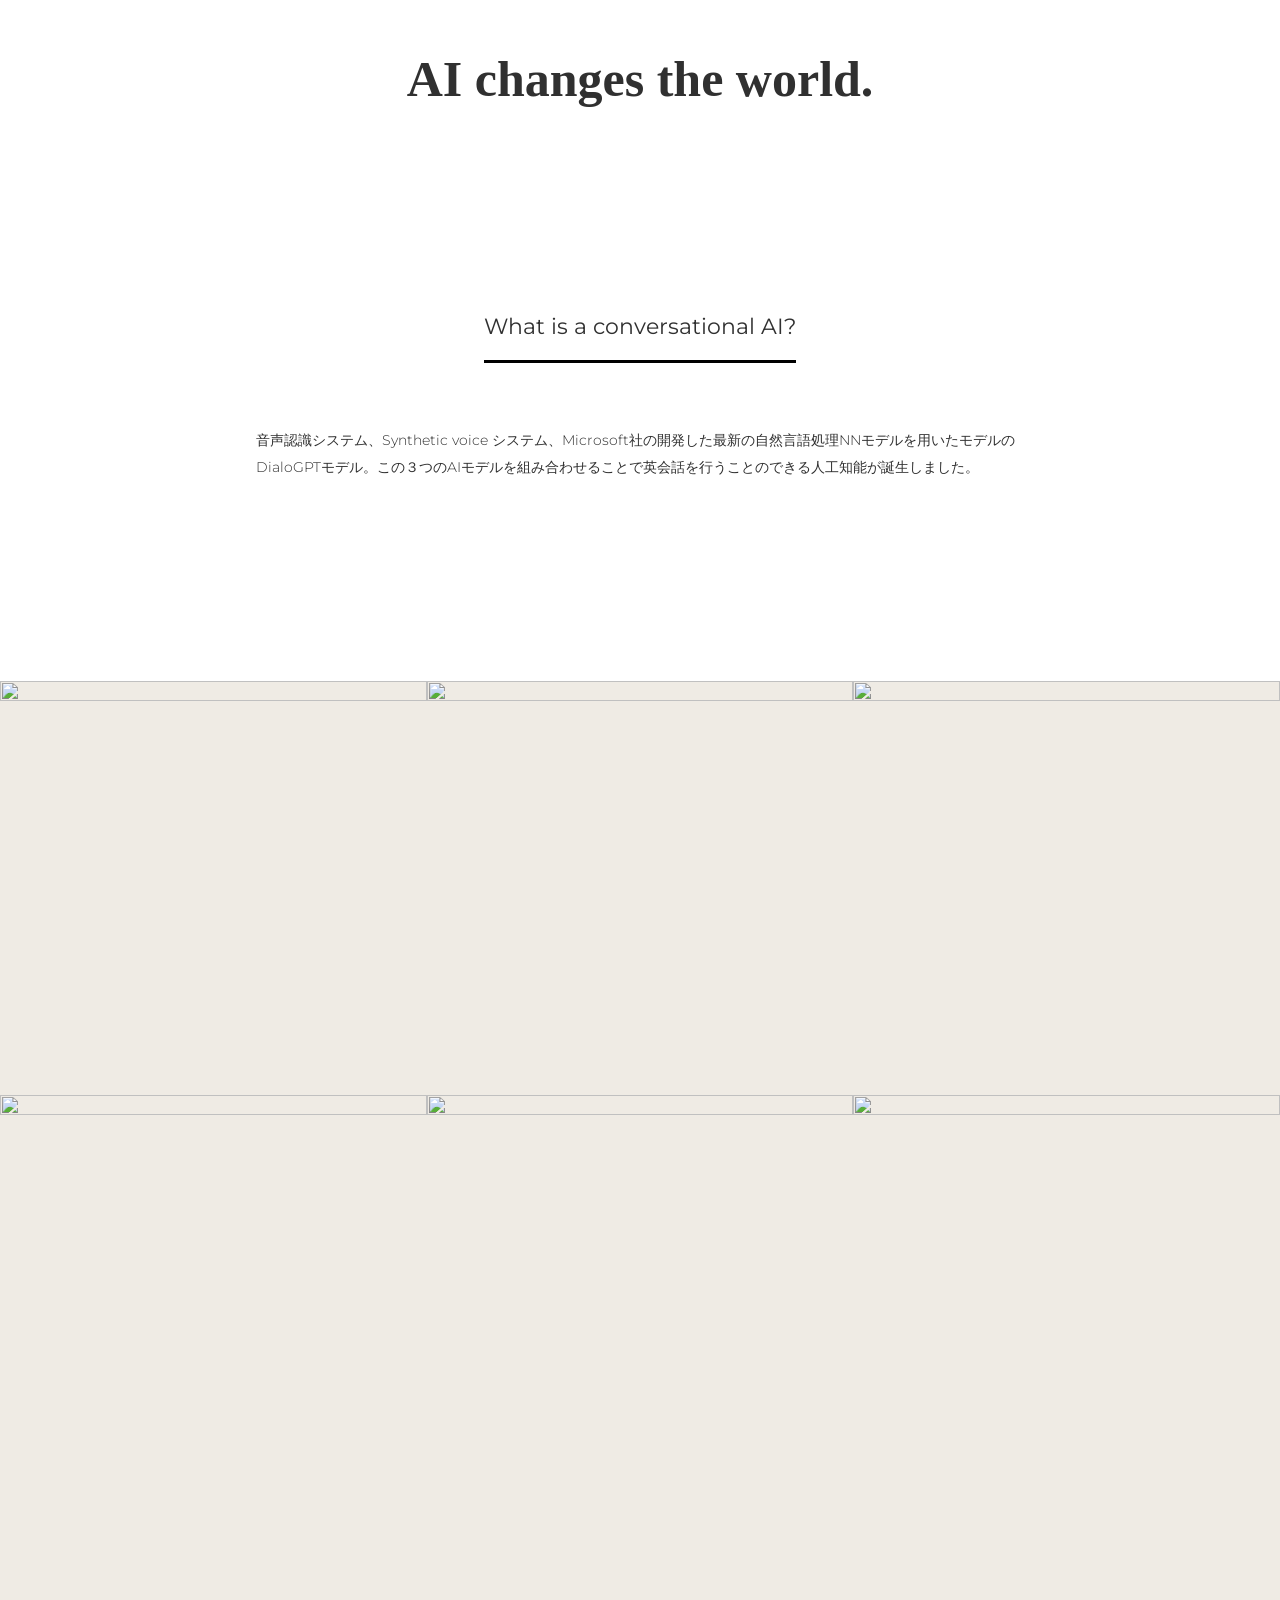
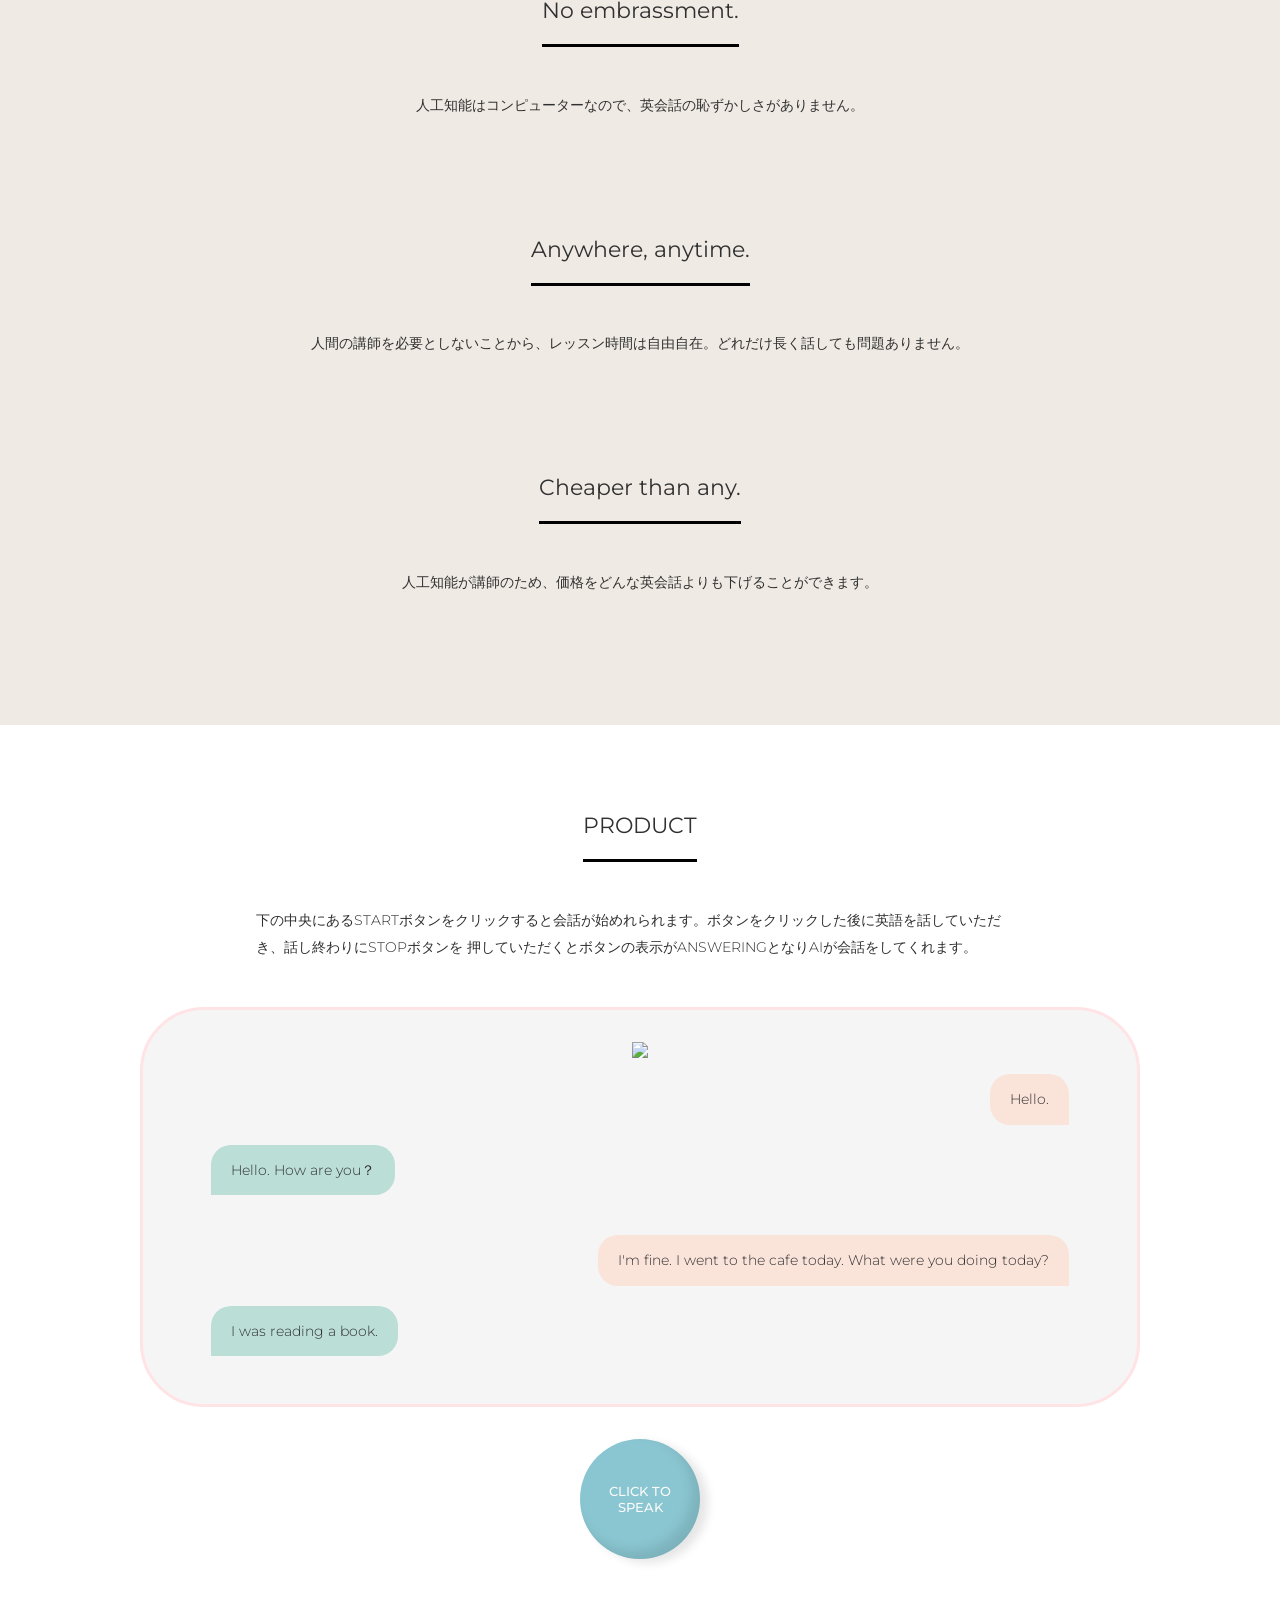
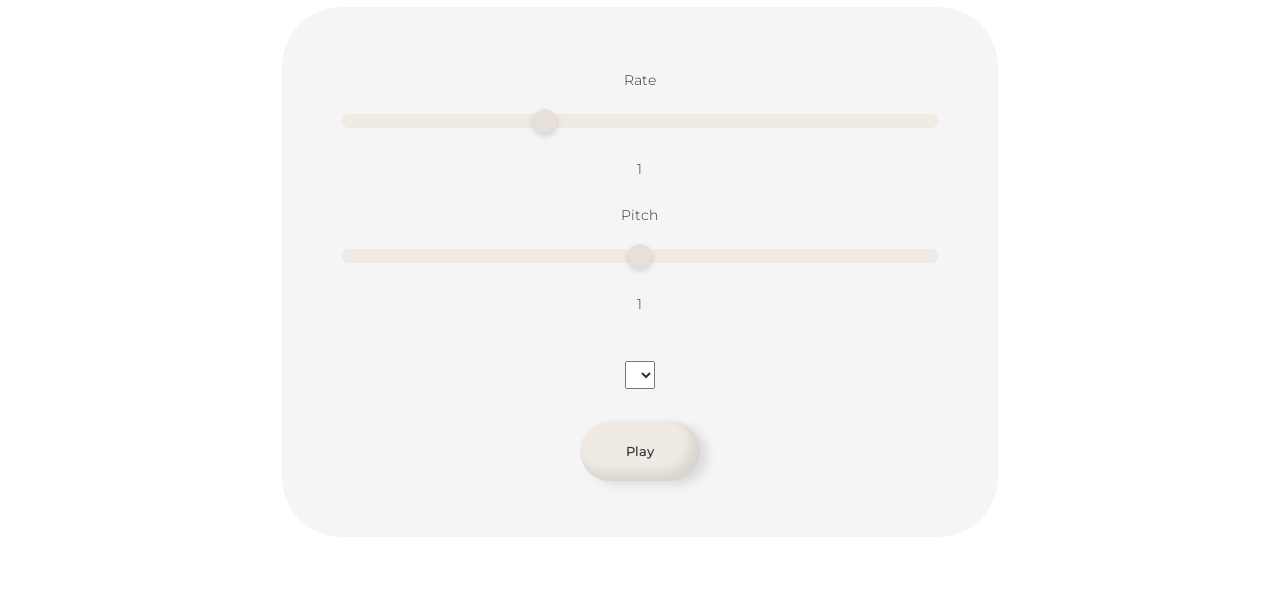
==== templates/index.html @ 8524eb1f "renderを変える" ====
<!DOCTYPE html>
<html lang="ja">
<head>
<script src="https://code.jquery.com/jquery-3.5.1.min.js"></script>
<script>
$(function () {
                $(".example4").click(function () {
                    $(this).toggleClass("click");
                });
            });

</script>
    <meta charset="UTF-8">
    <meta http-equiv="X-UA-Compatible" content="IE=edge, chrome=1">
    <meta name="viewport" content="width=device-width, initial-scale=1.0">
    <title>人工知能英会話</title>
    <link rel="stylesheet" href="/static/css/style.css">
    <link rel="preconnect" href="https://fonts.googleapis.com">
    <link rel="preconnect" href="https://fonts.gstatic.com" crossorigin>
    <link href="https://fonts.googleapis.com/css2?family=Montserrat:wght@400;500&display=swap" rel="stylesheet">
</head>
<body>
    
    <!--説明部分-->
        <div id="wrapper">
            
        <div id="content">
            <h1> AI changes the world.</h1>
            <p id="mainImg"><img src="images/mainImg.png" alt=""></p>
            <!-- MESSAGE -->
            <section id="sec01">
                <header>
                    <h2><span>What is a conversational AI?</span></h2>
                </header>
                <div class="innerS">
                    音声認識システム、Synthetic voice
                    システム、Microsoft社の開発した最新の自然言語処理NNモデルを用いたモデルのDialoGPTモデル。この３つのAIモデルを組み合わせることで英会話を行うことのできる人工知能が誕生しました。
                </div>
            </section>
            <!-- // MESSAGE -->
            <!-- GALLERY -->
            <section id="sec02">
                <header>
                    <h2><span>GALLERY</span></h2>
                </header>
                <ul id="gallery">
                    <li><img src="images/photo01.jpg" width="360" height="350" alt=""></li>
                    <li><img src="images/photo02.jpg" width="360" height="350" alt=""></li>
                    <li><img src="images/photo03.jpg" width="360" height="350" alt=""></li>
                    <li><img src="images/photo04.jpg" width="360" height="350" alt=""></li>
                    <li><img src="images/photo05.jpg" width="360" height="350" alt=""></li>
                    <li><img src="images/photo06.jpg" width="360" height="350" alt=""></li>
                </ul>
                <div class="sec02-content">
                    <h2><span>No embrassment.</span></h2>
                    <div class="inner">
                        人工知能はコンピューターなので、英会話の恥ずかしさがありません。
                    </div>

                    <h2><span>Anywhere, anytime.</span></h2>
                    <div class="inner">
                        人間の講師を必要としないことから、レッスン時間は自由自在。どれだけ長く話しても問題ありません。
                    </div>
                    
                    <h2><span>Cheaper than any.</span></h2>
                    <div class="inner">
                        人工知能が講師のため、価格をどんな英会話よりも下げることができます。
                    </div>
                </div>
            </section>
            
            
        </div>
    </div>

    <!--英会話AI部分-->
    <section id="sec03">
    <header>
        <h2><span>PRODUCT</span></h2>
    </header>
    <div class="innerS">
        下の中央にあるSTARTボタンをクリックすると会話が始めれられます。ボタンをクリックした後に英語を話していただき、話し終わりにSTOPボタンを
        押していただくとボタンの表示がANSWERINGとなりAIが会話をしてくれます。
    </div>
    <div class="all">
        <div>
            <img src="images/person.gif" id="person">
        </div>
        <div class="test">
            <div class="all-content" id="english-chat">
                <!--pタグクラス指定したものの左右分けをする-->
                <p class="chat1" id="human">
                    Hello.
                </p>
                <p class="chat2" id="AI">Hello. How are you？</p>
                <p class="chat3" id="human">
                    I'm fine. I went to the cafe today. What were you doing today?
                </p>
                <p class="chat4" id="AI">I was reading a book.</p>
            </div>
        </div>
        
        <p>
            <button type="button" value="START &#13;&#10;SPEAKING" class="example4" onclick="fuga();" id="button">
                CLICK TO<br>SPEAK
            </button>
        </p>
    </div>
    <form>
        <div>
            <label for="rate">Rate</label><input type="range" min="0.5" max="2" value="1" step="0.1" id="rate">
            <div class="rate-value">1</div>
            <div class="clearfix"></div>
        </div>
        <div>
            <label for="pitch">Pitch</label><input type="range" min="0" max="2" value="1" step="0.1" id="pitch">
            <div class="pitch-value">1</div>
            <div class="clearfix"></div>
        </div>
        <select>
        </select>
        <div class="controls">
            <button id="play" type="submit">Play</button>
        </div>
        </form>

</section>
<script src="/static/js/index.js"> </script>
</body>
</html>
---- static/css/style.css ----
* {
	padding: 0;
	margin: 0;
	box-sizing: border-box;
	font-family: 'Montserrat', sans-serif;
	color: #303030;
}

/*説明部分*/
@import url(http://fonts.googleapis.com/earlyaccess/notosansjp.css);

/* reset */
body,div,dl,dt,dd,ul,ol,li,h1,h2,h3,h4,h5,h6,pre,form,fieldset,input,textarea,p,blockquote,th,td{margin:0;padding:0;}
address,caption,cite,code,dfn,em,strong,th,var{font-style:normal;}
ul{list-style:none;}
table{border-collapse:collapse;border-spacing:0;}
caption,th{text-align:left;}
q:before,q:after{content:'';}
object,embed{vertical-align:top;}
legend{display:none;}
h1,h2,h3,h4,h5,h6{font-size:100%;}
img,abbr,acronym,fieldset{border:0;}

body{
font: 14px/1.9 'Noto Sans JP', Arial, Verdana, 游ゴシック, YuGothic,'ヒラギノ角ゴ ProN W3', 'Hiragino Kaku Gothic ProN', メイリオ, Meiryo,sans-serif;
font-weight: 300;
-webkit-text-size-adjust:100%;
overflow-x: hidden;
color: #000;
background: #fff;
}

a{
color: #0066ff;
text-decoration: none;
}

a:hover, .active{
text-decoration: underline;
}

a:active, a:focus,input:active, input:focus{outline:0;}


/* ヘッダー
------------------------------------------------------------*/
#mainnav a{
color: #000;
font-family: 'Modern Antiqua', 'Noto Sans JP',serif;
}


/* フッター
------------------------------------------------------------*/
#footer{
clear: both;
padding: 40px 10px 40px 0;
text-align: center;
font-size: 12px;
}

/*top*/
#mainImg img{
width: 100%;
}


/* 共通
------------------------------------------------------------*/
h1{
width: 60%;
margin: 32px auto;
font-size: 50px;
font-weight:bold;
text-align: center;
}

h1, h2{
font-family: 'Times New Roman', 'odern Antiqua', 'Noto Sans JP',serif;
}

img{
max-width: 100%;
height: auto;
}

section{
clear: both;
}

section h2{
width: 60%;
margin: 40px auto;
margin-bottom:80px;
font-size: 22px;
font-weight:normal;
text-align: center;
}

section h2 span {
padding-bottom: 20px;
border-bottom: 3px solid #000;
}

.inner{
width: 80%;
margin: 0 auto;
padding-bottom: 50px;
}

#sec01{
margin: 120px 0;
}

#sec03 .inner, #sec04 .inner{
border-bottom: 1px solid #a0a0a0;
}

.innerS{
width: 60%;
margin: 0 auto;
padding-bottom: 80px;
}


/* SEC02 Gallery
------------------------------------------------------------*/
#sec02 h2{
width: 60%;
margin: 60px auto;
font-size: 22px;
font-weight:normal;
}

#sec02 h2 span {	
border-bottom: 3px solid #000;
}

#sec02 .inner{
text-align: center;
}

#sec02{
padding: 0 !important;
background: #efebe4;
}

#sec02 header{
display: none;
}

#gallery{
overflow: hidden;
}

#gallery li{
float: left;
width: calc(100%/3);
line-height: 0;
}
#gallery li.full{
width: 100%;
}


#gallery img{
display: block;
width: 100%;
height: auto;
}

.sec02-content{
margin: 80px auto;
padding-bottom: 80px;
}


/* SEC03 BRAND
------------------------------------------------------------*/
.col4 .img{
margin: 0 auto;
}

#sec03{
text-align: center;
}

#sec03 h2{
width: 60%;
margin: 60px auto;
text-align: center;
font-size: 22px;
font-weight:normal;
}

#sec03 h2 span {	
border-bottom: 3px solid #000;
}

#sec03 .innerS{
text-align: left;
}

/*英会話AIの部分*/

.all{
text-align: center;
}

div img{
position: relative;
top: 0px;
width: 14%;
}

.test{
width: 1000px;
height: 400px;
background: #f5f5f5;
margin: -60px auto;
margin-bottom: 32px;
padding: 24px 12px;
border-radius: 64px;
border: 3px solid #ffe3e5;
}

#english-chat{
display: flex;
flex-flow: column;
justify-content: space-between;
}

#AI{
float: left;
background-color: #bbded6;
padding: 12px 20px;
margin: 20px 0 0 56px;
text-align: left;
border-radius: 20px 20px 20px 0;
margin-right: auto;
}

#human{
float: right;
background-color: #fae3d9;
padding: 12px 20px;
margin: 40px 56px 0 40px;
text-align: right;
border-radius: 20px 20px 0 20px;
margin-left: auto;
}

/*
#english-chat p{
width: fit-content;
background-color: #bbded6;
margin: 20px 0 0 56px;
padding: 12px 20px;
text-align: left;
border-radius: 20px 20px 20px 0;
}

#english-chat p:nth-child(odd){
width: fit-content;
flex-direction: row-reverse;
background-color: #fae3d9;
margin: 40px 56px 0 40px;
padding: 12px 20px;
text-align: right;
border-radius: 20px 20px 0 20px;
margin-left: auto;
}

*/

.example4{
font-weight: 500;
margin-bottom: 24px;
width: 120px;
height: 120px;
background: #8ac6d1;
color: #fbfbfb;
padding: 10px;
box-sizing: border-box;
text-align: center;
text-decoration: none;
border-radius: 60px;
cursor: pointer;
border: none;
box-shadow: 8px 4px 10px rgb(0, 0, 0,0.1),
-8px -8px 12px rgba(0,0,0,0.1) inset;
}

.example4.click{
background: #ffb6b9;
color: #fbfbfb;
box-shadow: 8px 4px 10px rgb(0, 0, 0,0.1),
8px 8px 12px rgba(0,0,0,0.1) inset;
}

form{
width: 56%;
background: #f5f5f5;
margin: 60px auto;
margin-top: 24px;
padding: 60px;
padding-bottom: 56px;
text-align: center;
border-radius: 60px;
}

form div input[type="range"]{
-webkit-appearance: none; /* 🚩これ無しだとスタイルがほぼ全く反映されないので注意 */
appearance: none;
cursor: pointer; /* カーソルを分かりやすく */
outline: none; /* スライダーのアウトラインは見た目がキツイので消す */
height: 14px; /* バーの高さ */
width: 100%; /* バーの幅 */
background: #efebe4; /* バーの背景色 */
border-radius: 10px; /* バーの両端の丸み */
border: solid 0px #efebe4; /* バー周囲の線 */
margin: 20px auto;
}

/* WebKit向けのつまみ */
form div input[type="range"]::-webkit-slider-thumb {
-webkit-appearance: none; /*  🚩デフォルトのつまみのスタイルを解除 */
background: #e6e0d8; /* 背景色 */
width: 24px; /* 幅 */
height: 24px; /* 高さ */
border-radius: 50%; /* 円形に */
box-shadow: 0px 3px 6px 0px rgba(0, 0, 0, 0.15); /* 影 */
}

/* Moz向けのつまみ */
form div input[type="range"]::-moz-range-thumb {
background: #e6e0d8; /* 背景色 */
width: 24px; /* 幅 */
height: 24px; /* 高さ */
border-radius: 50%; /* 円形に */
box-shadow: 0px 3px 6px 0px rgba(0, 0, 0, 0.15); /* 影 */
border: none; /* デフォルトの線を消す */
}

/* Firefoxで点線が周りに表示されてしまう問題の解消 */
form div input[type="range"]::-moz-focus-outer {
border: 0;
}

/* つまみをドラッグしているときのスタイル */
form div input[type="range"]:active::-webkit-slider-thumb {
box-shadow: 0px 5px 10px -2px rgba(0, 0, 0, 0.3);
}

.rate-value{
margin: 8px auto;
margin-bottom: 20px;
}

.pitch-value{
margin: 8px auto;
margin-bottom: 20px;
}

select{
margin-top: 24px;
padding: 4px;
}

.controls{
margin: 32px auto;
margin-bottom: 0;

}

#play{
font-weight: 500;
width: 120px;
height: 60px;
background: #efebe4;
color: #303030;
padding: 8px;
box-sizing: border-box;
text-align: center;
text-decoration: none;
border-radius: 60px;
cursor: pointer;
border: none;
box-shadow: 8px 4px 10px rgb(0, 0, 0,0.1),
-8px -8px 12px rgba(0,0,0,0.1) inset;
}

#play:hover{
background: #e6e0d8;
}
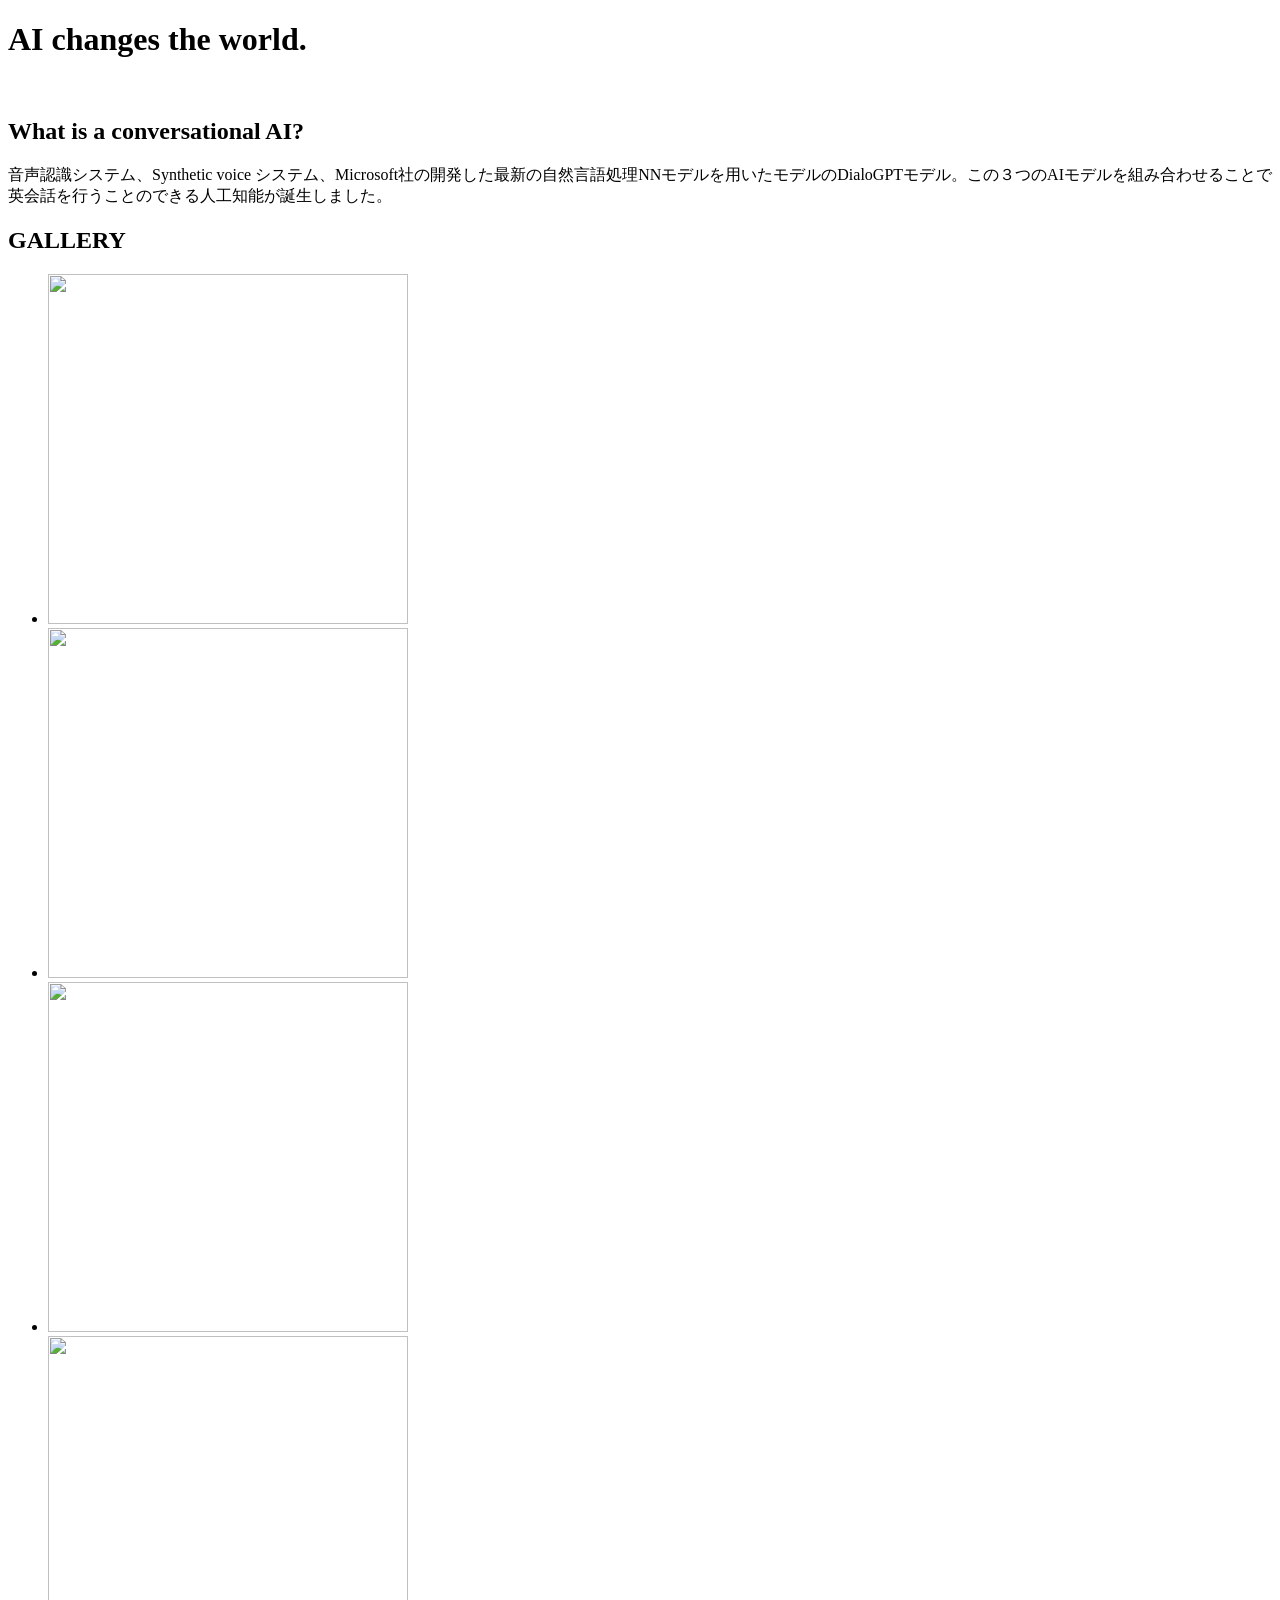
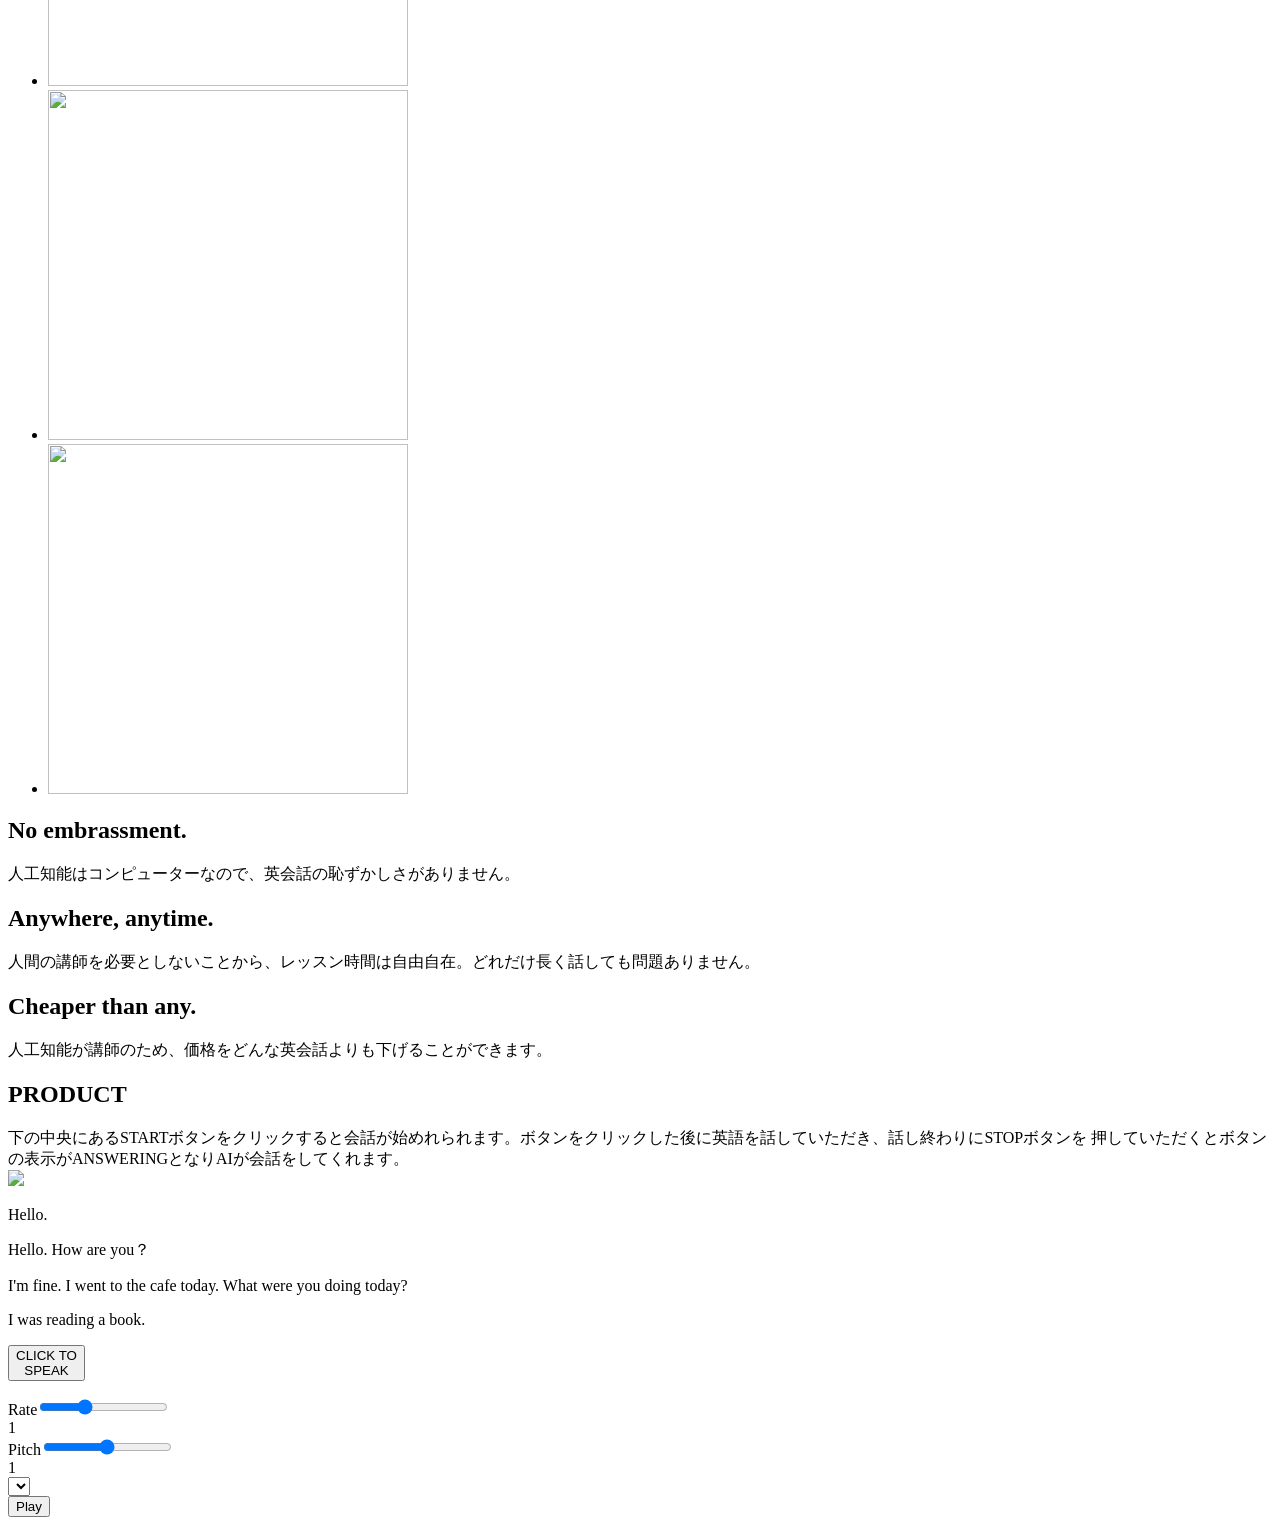
==== commit 3e3c316a: "fix path" ====
--- a/templates/index.html
+++ b/templates/index.html
@@ -14,7 +14,7 @@
     <meta http-equiv="X-UA-Compatible" content="IE=edge, chrome=1">
     <meta name="viewport" content="width=device-width, initial-scale=1.0">
     <title>人工知能英会話</title>
-    <link rel="stylesheet" href="/static/css/style.css">
+    <link rel="stylesheet" href="static/css/style.css">
     <link rel="preconnect" href="https://fonts.googleapis.com">
     <link rel="preconnect" href="https://fonts.gstatic.com" crossorigin>
     <link href="https://fonts.googleapis.com/css2?family=Montserrat:wght@400;500&display=swap" rel="stylesheet">
@@ -26,7 +26,7 @@
             
         <div id="content">
             <h1> AI changes the world.</h1>
-            <p id="mainImg"><img src="images/mainImg.png" alt=""></p>
+            <p id="mainImg"><img src="static/images/mainImg.png" alt=""></p>
             <!-- MESSAGE -->
             <section id="sec01">
                 <header>
@@ -44,12 +44,12 @@
                     <h2><span>GALLERY</span></h2>
                 </header>
                 <ul id="gallery">
-                    <li><img src="images/photo01.jpg" width="360" height="350" alt=""></li>
-                    <li><img src="images/photo02.jpg" width="360" height="350" alt=""></li>
-                    <li><img src="images/photo03.jpg" width="360" height="350" alt=""></li>
-                    <li><img src="images/photo04.jpg" width="360" height="350" alt=""></li>
-                    <li><img src="images/photo05.jpg" width="360" height="350" alt=""></li>
-                    <li><img src="images/photo06.jpg" width="360" height="350" alt=""></li>
+                    <li><img src="static/images/photo01.jpg" width="360" height="350" alt=""></li>
+                    <li><img src="static/images/photo02.jpg" width="360" height="350" alt=""></li>
+                    <li><img src="static/images/photo03.jpg" width="360" height="350" alt=""></li>
+                    <li><img src="static/images/photo04.jpg" width="360" height="350" alt=""></li>
+                    <li><img src="static/images/photo05.jpg" width="360" height="350" alt=""></li>
+                    <li><img src="static/images/photo06.jpg" width="360" height="350" alt=""></li>
                 </ul>
                 <div class="sec02-content">
                     <h2><span>No embrassment.</span></h2>
@@ -84,7 +84,7 @@
     </div>
     <div class="all">
         <div>
-            <img src="images/person.gif" id="person">
+            <img src="static/images/person.gif" id="person">
         </div>
         <div class="test">
             <div class="all-content" id="english-chat">
@@ -125,6 +125,6 @@
         </form>
 
 </section>
-<script src="/static/js/index.js"> </script>
+<script src="static/js/index.js"> </script>
 </body>
 </html>
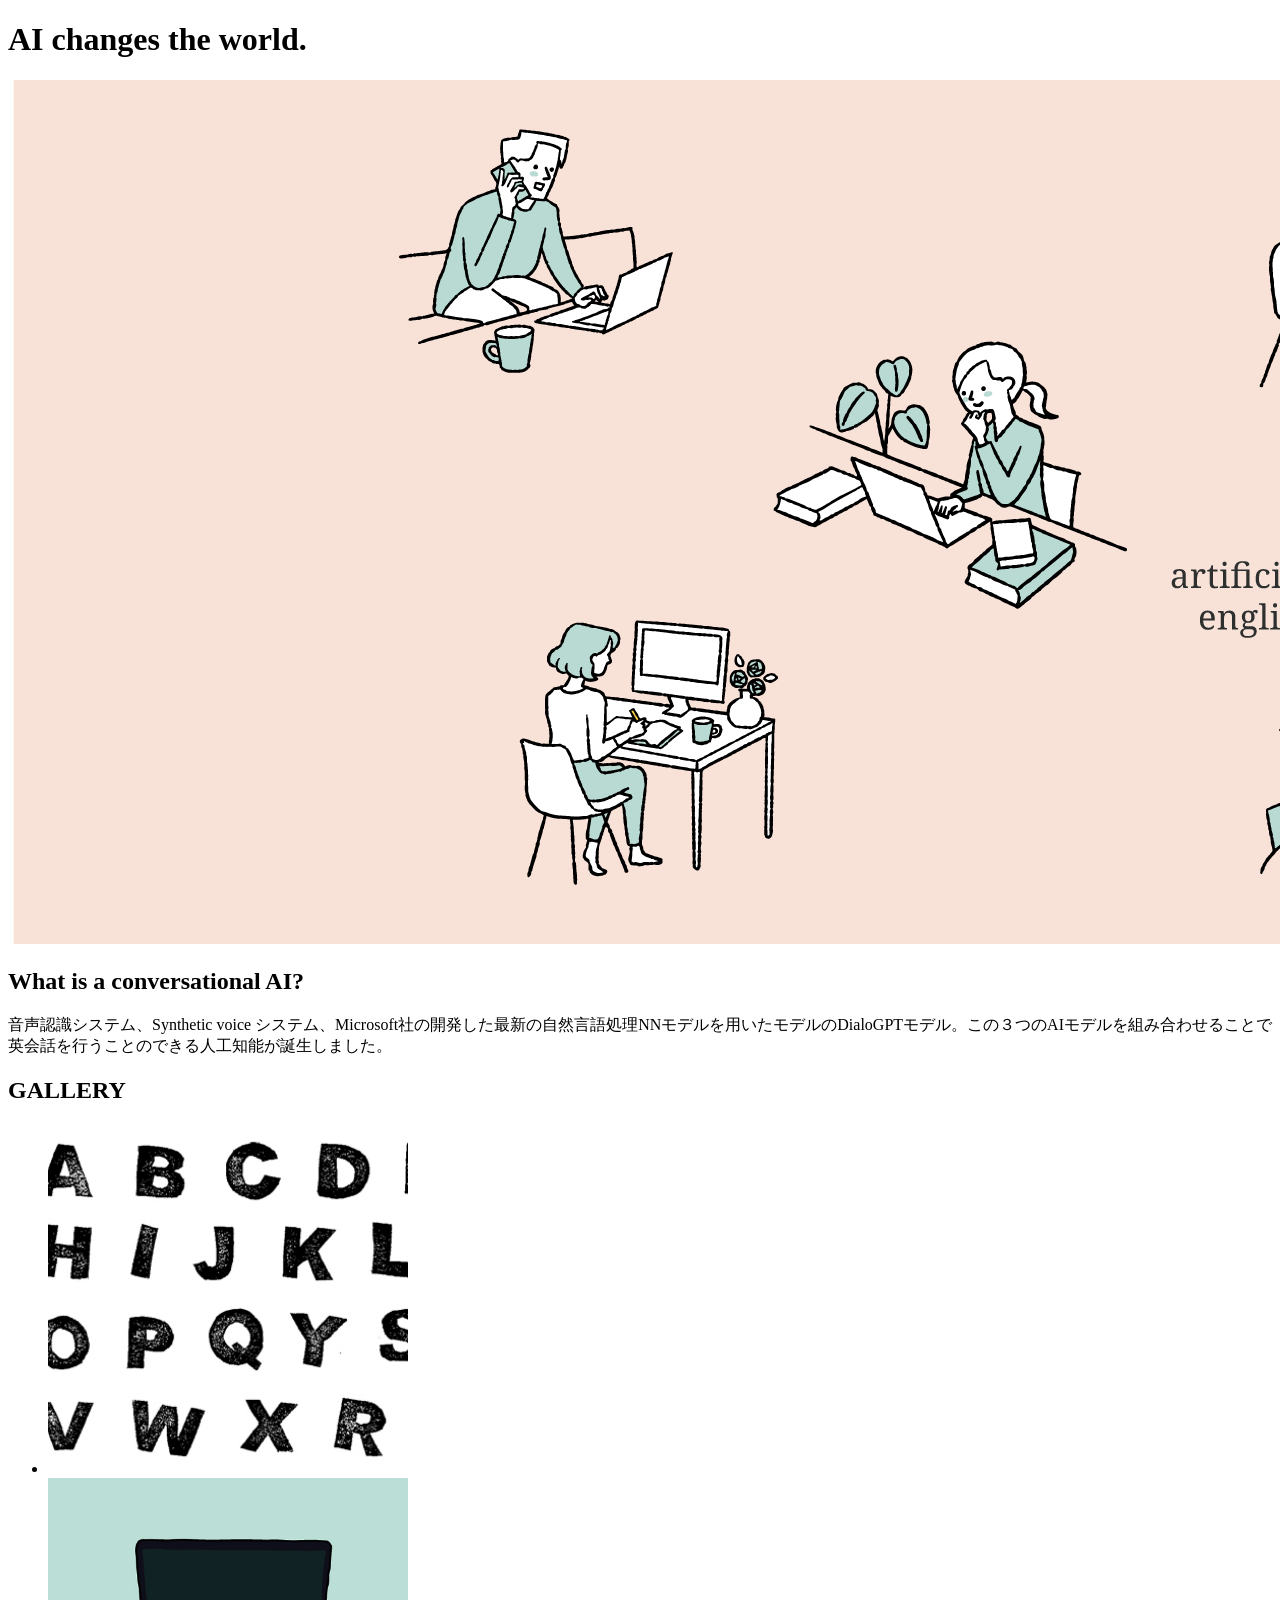
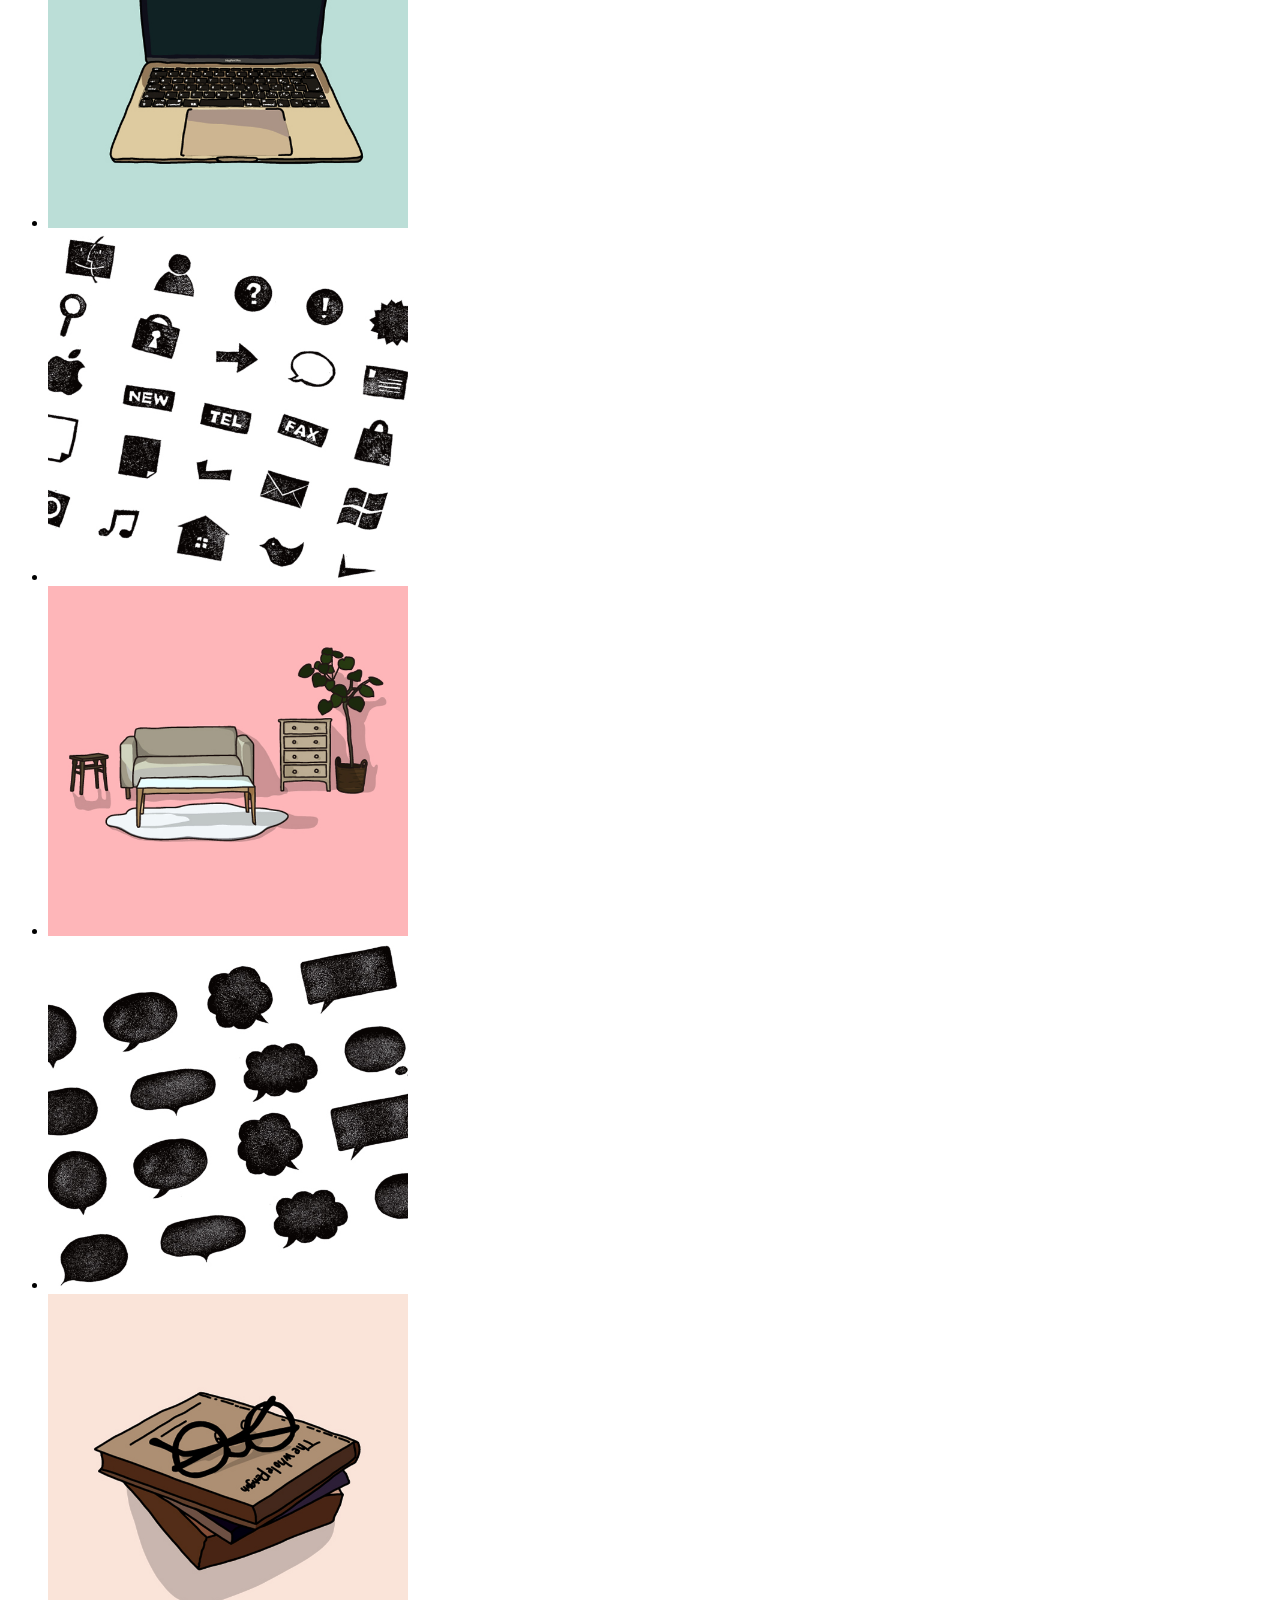
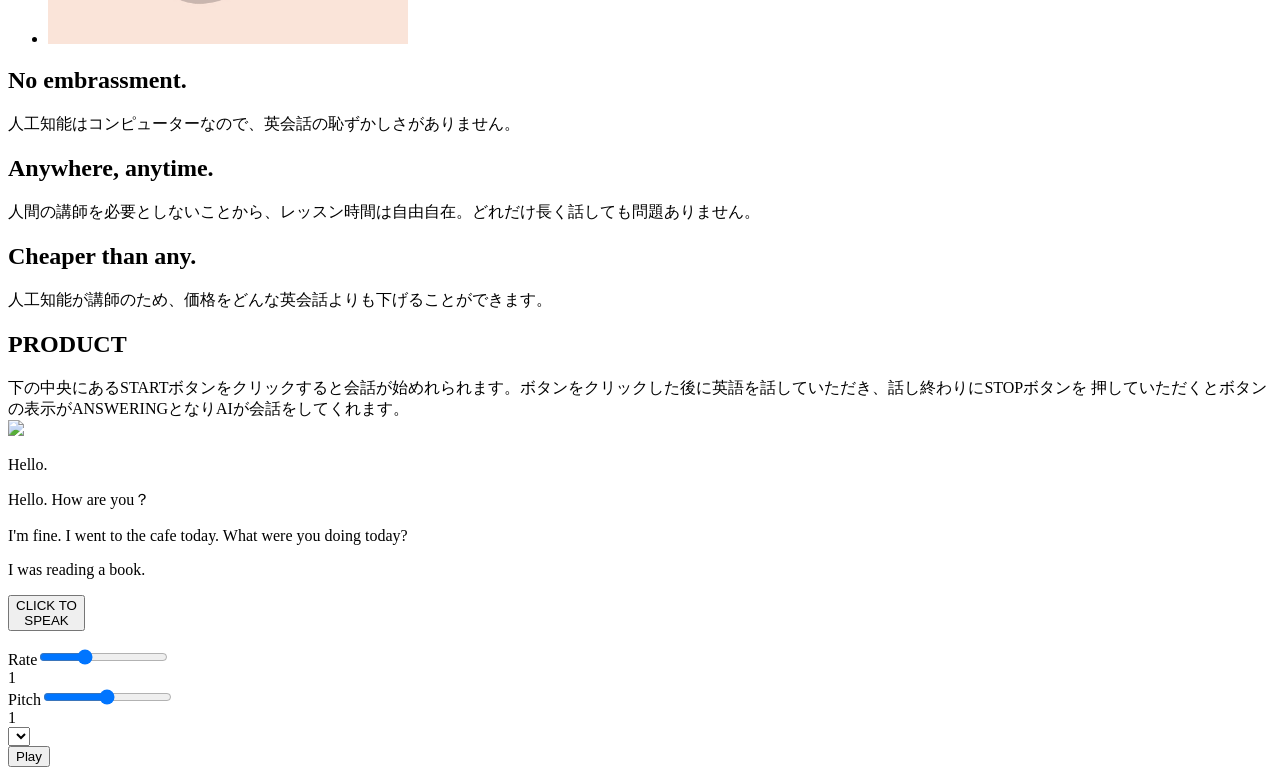
==== commit a785540e: "update image path" ====
--- a/templates/index.html
+++ b/templates/index.html
@@ -26,7 +26,7 @@
             
         <div id="content">
             <h1> AI changes the world.</h1>
-            <p id="mainImg"><img src="static/images/mainImg.png" alt=""></p>
+            <p id="mainImg"><img src="../static/images/mainImg.png" alt=""></p>
             <!-- MESSAGE -->
             <section id="sec01">
                 <header>
@@ -44,12 +44,12 @@
                     <h2><span>GALLERY</span></h2>
                 </header>
                 <ul id="gallery">
-                    <li><img src="static/images/photo01.jpg" width="360" height="350" alt=""></li>
-                    <li><img src="static/images/photo02.jpg" width="360" height="350" alt=""></li>
-                    <li><img src="static/images/photo03.jpg" width="360" height="350" alt=""></li>
-                    <li><img src="static/images/photo04.jpg" width="360" height="350" alt=""></li>
-                    <li><img src="static/images/photo05.jpg" width="360" height="350" alt=""></li>
-                    <li><img src="static/images/photo06.jpg" width="360" height="350" alt=""></li>
+                    <li><img src="../static/images/photo01.jpg" width="360" height="350" alt=""></li>
+                    <li><img src="../static/images/photo02.jpg" width="360" height="350" alt=""></li>
+                    <li><img src="../static/images/photo03.jpg" width="360" height="350" alt=""></li>
+                    <li><img src="../static/images/photo04.jpg" width="360" height="350" alt=""></li>
+                    <li><img src="../static/images/photo05.jpg" width="360" height="350" alt=""></li>
+                    <li><img src="../static/images/photo06.jpg" width="360" height="350" alt=""></li>
                 </ul>
                 <div class="sec02-content">
                     <h2><span>No embrassment.</span></h2>
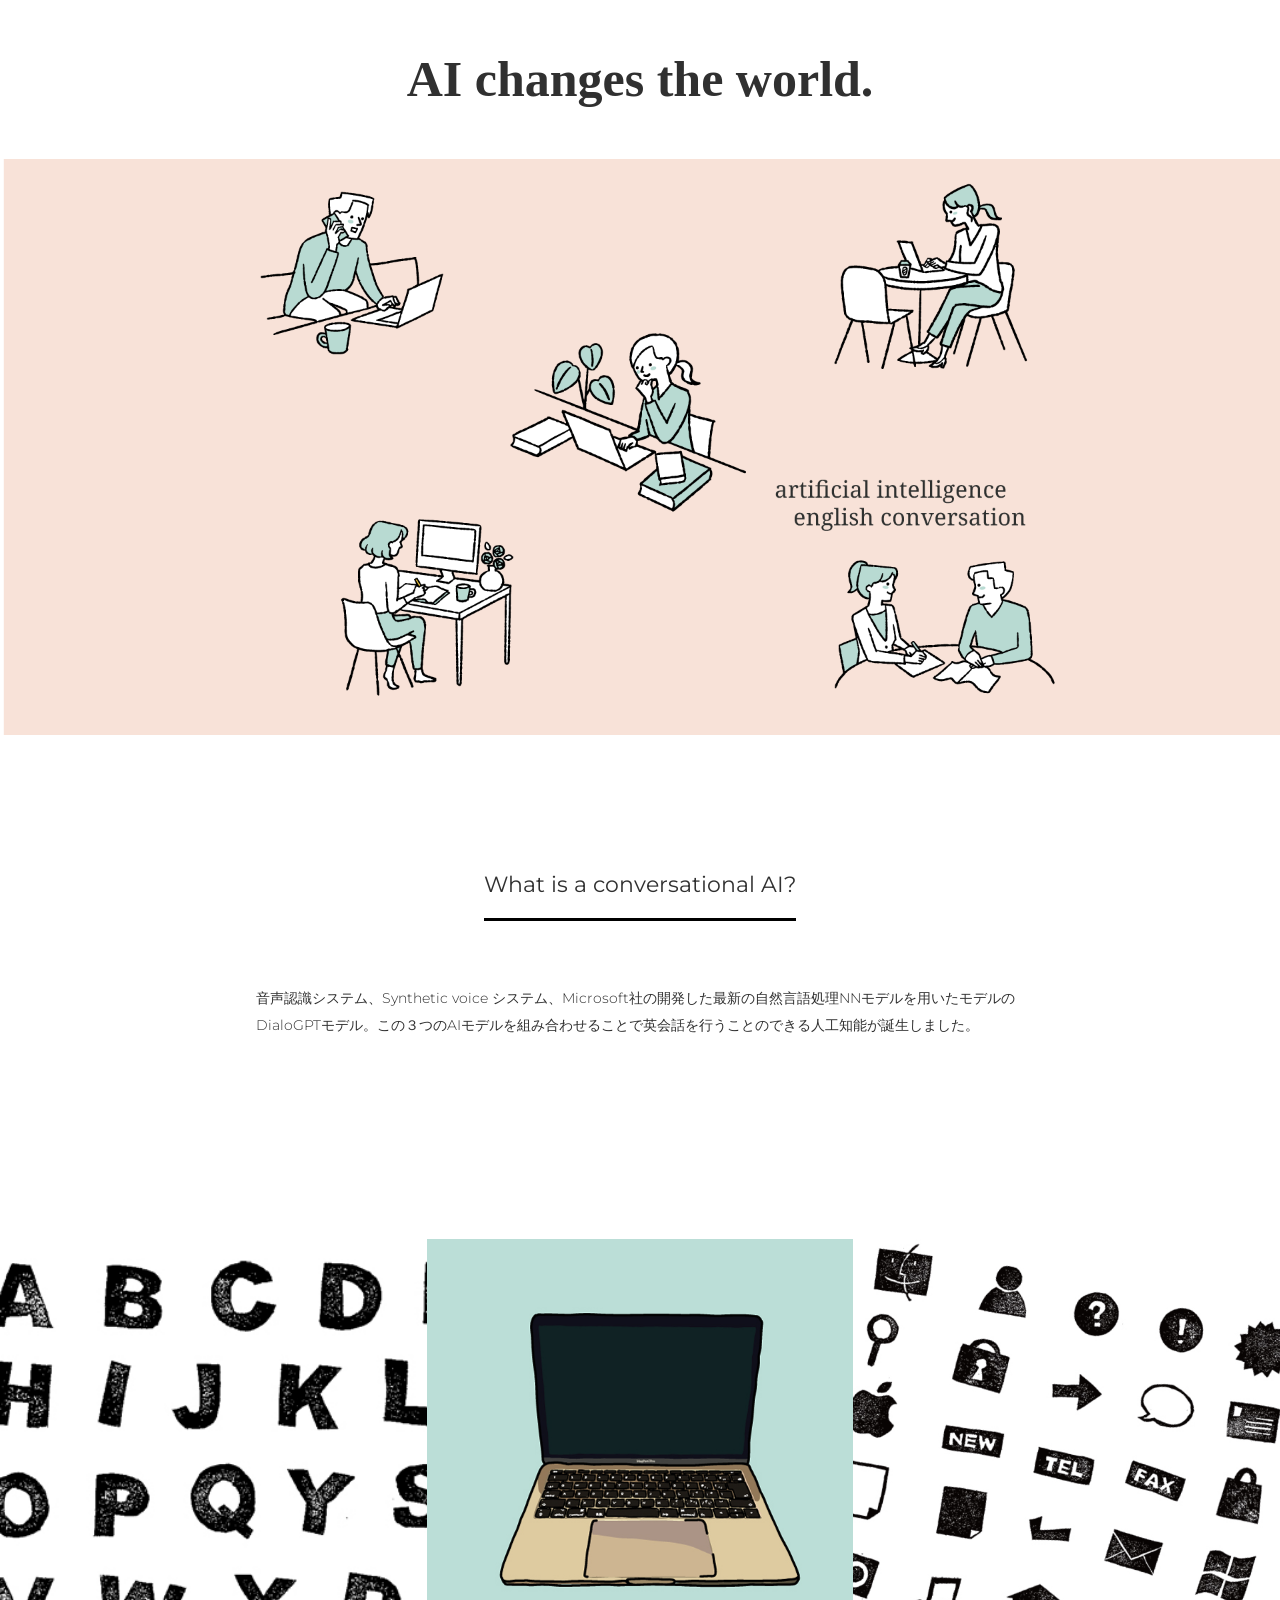
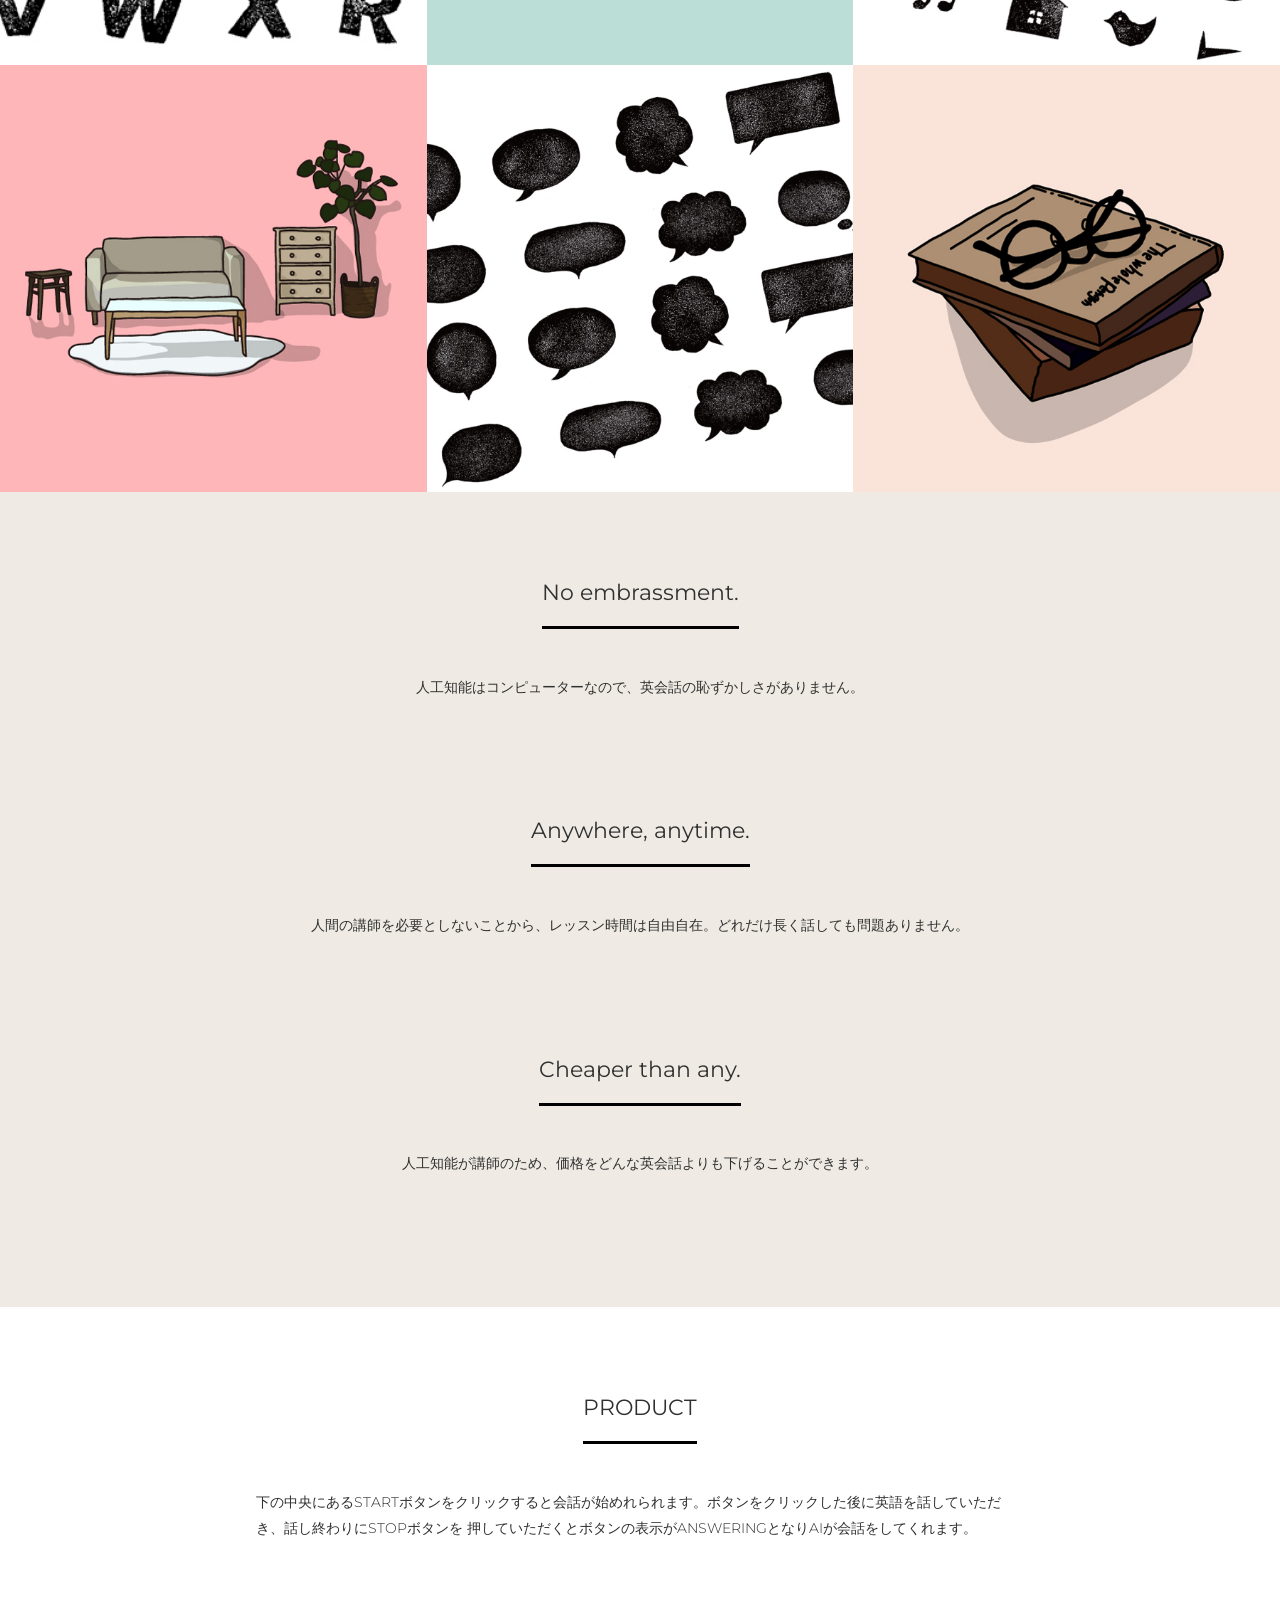
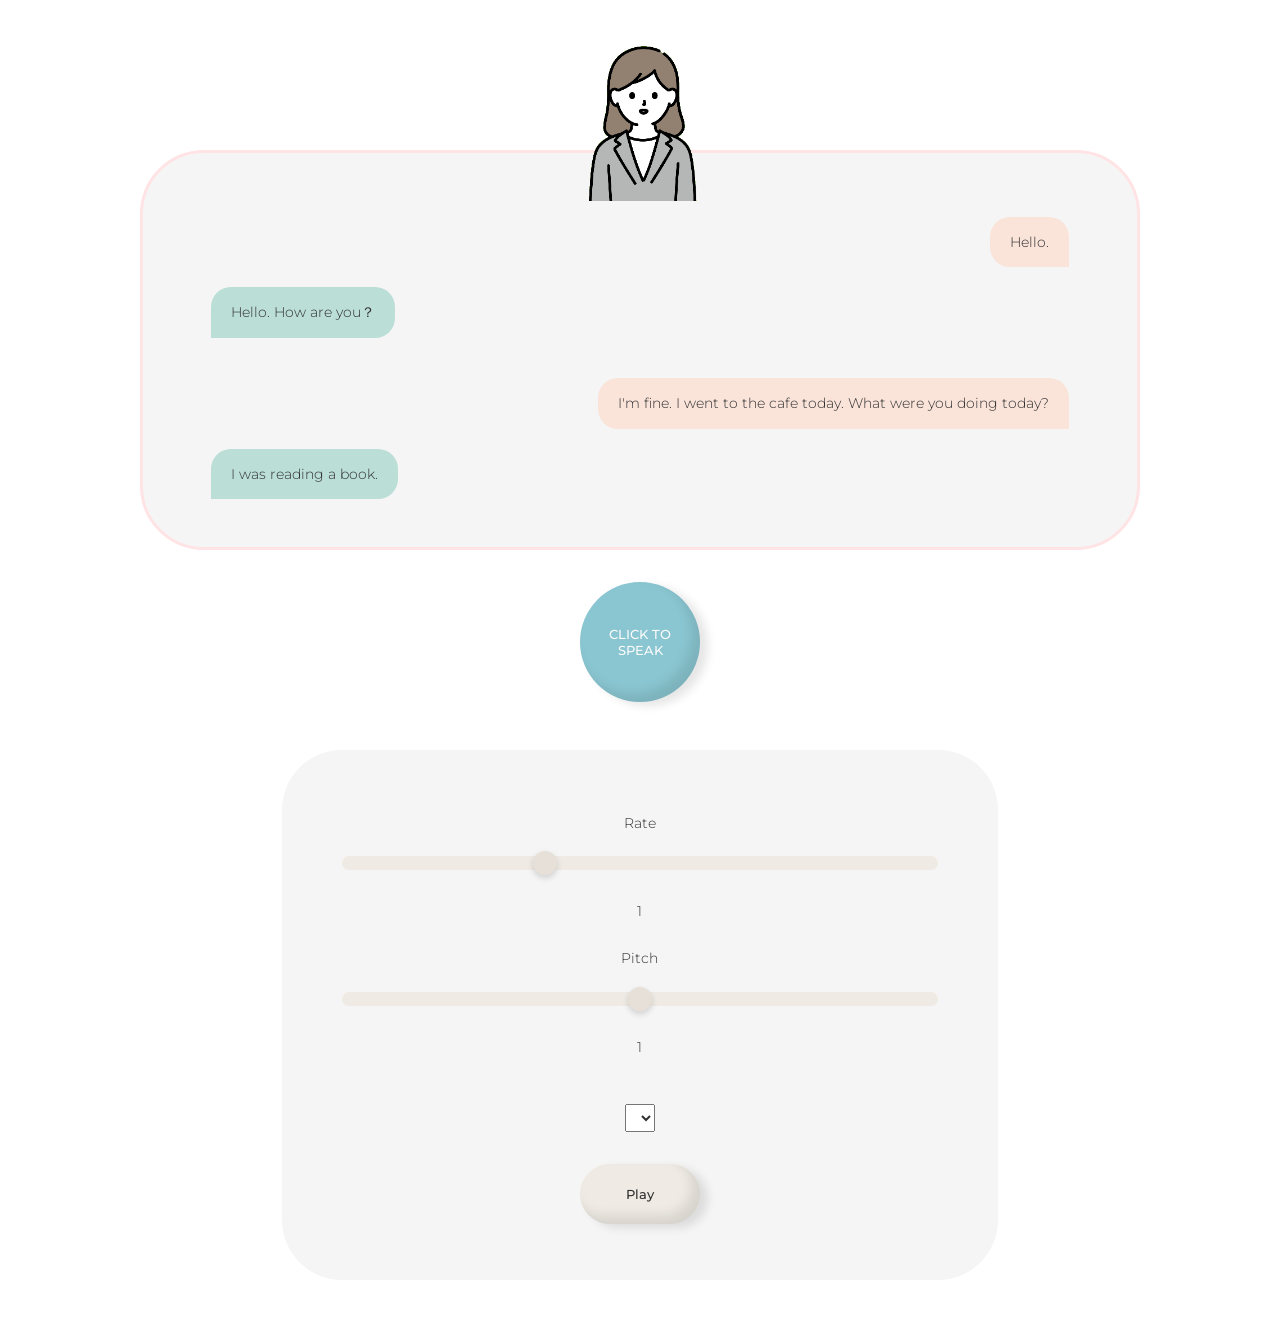
==== commit 5c476934: "change path" ====
--- a/templates/index.html
+++ b/templates/index.html
@@ -14,13 +14,12 @@
     <meta http-equiv="X-UA-Compatible" content="IE=edge, chrome=1">
     <meta name="viewport" content="width=device-width, initial-scale=1.0">
     <title>人工知能英会話</title>
-    <link rel="stylesheet" href="static/css/style.css">
+    <link rel="stylesheet" href="../static/css/style.css">
     <link rel="preconnect" href="https://fonts.googleapis.com">
     <link rel="preconnect" href="https://fonts.gstatic.com" crossorigin>
     <link href="https://fonts.googleapis.com/css2?family=Montserrat:wght@400;500&display=swap" rel="stylesheet">
 </head>
 <body>
-    
     <!--説明部分-->
         <div id="wrapper">
             
@@ -68,8 +67,6 @@
                     </div>
                 </div>
             </section>
-            
-            
         </div>
     </div>
 
@@ -84,7 +81,7 @@
     </div>
     <div class="all">
         <div>
-            <img src="static/images/person.gif" id="person">
+            <img src="../static/images/person.gif" id="person">
         </div>
         <div class="test">
             <div class="all-content" id="english-chat">
@@ -125,6 +122,6 @@
         </form>
 
 </section>
-<script src="static/js/index.js"> </script>
+<script src="../static/js/index.js"> </script>
 </body>
-</html>
+</html>
--- a/static/css/style.css
+++ b/static/css/style.css
@@ -0,0 +1,395 @@
+* {
+	padding: 0;
+	margin: 0;
+	box-sizing: border-box;
+	font-family: 'Montserrat', sans-serif;
+	color: #303030;
+}
+
+/*説明部分*/
+@import url(http://fonts.googleapis.com/earlyaccess/notosansjp.css);
+
+/* reset */
+body,div,dl,dt,dd,ul,ol,li,h1,h2,h3,h4,h5,h6,pre,form,fieldset,input,textarea,p,blockquote,th,td{margin:0;padding:0;}
+address,caption,cite,code,dfn,em,strong,th,var{font-style:normal;}
+ul{list-style:none;}
+table{border-collapse:collapse;border-spacing:0;}
+caption,th{text-align:left;}
+q:before,q:after{content:'';}
+object,embed{vertical-align:top;}
+legend{display:none;}
+h1,h2,h3,h4,h5,h6{font-size:100%;}
+img,abbr,acronym,fieldset{border:0;}
+
+body{
+font: 14px/1.9 'Noto Sans JP', Arial, Verdana, 游ゴシック, YuGothic,'ヒラギノ角ゴ ProN W3', 'Hiragino Kaku Gothic ProN', メイリオ, Meiryo,sans-serif;
+font-weight: 300;
+-webkit-text-size-adjust:100%;
+overflow-x: hidden;
+color: #000;
+background: #fff;
+}
+
+a{
+color: #0066ff;
+text-decoration: none;
+}
+
+a:hover, .active{
+text-decoration: underline;
+}
+
+a:active, a:focus,input:active, input:focus{outline:0;}
+
+
+/* ヘッダー
+------------------------------------------------------------*/
+#mainnav a{
+color: #000;
+font-family: 'Modern Antiqua', 'Noto Sans JP',serif;
+}
+
+
+/* フッター
+------------------------------------------------------------*/
+#footer{
+clear: both;
+padding: 40px 10px 40px 0;
+text-align: center;
+font-size: 12px;
+}
+
+/*top*/
+#mainImg img{
+width: 100%;
+}
+
+
+/* 共通
+------------------------------------------------------------*/
+h1{
+width: 60%;
+margin: 32px auto;
+font-size: 50px;
+font-weight:bold;
+text-align: center;
+}
+
+h1, h2{
+font-family: 'Times New Roman', 'odern Antiqua', 'Noto Sans JP',serif;
+}
+
+img{
+max-width: 100%;
+height: auto;
+}
+
+section{
+clear: both;
+}
+
+section h2{
+width: 60%;
+margin: 40px auto;
+margin-bottom:80px;
+font-size: 22px;
+font-weight:normal;
+text-align: center;
+}
+
+section h2 span {
+padding-bottom: 20px;
+border-bottom: 3px solid #000;
+}
+
+.inner{
+width: 80%;
+margin: 0 auto;
+padding-bottom: 50px;
+}
+
+#sec01{
+margin: 120px 0;
+}
+
+#sec03 .inner, #sec04 .inner{
+border-bottom: 1px solid #a0a0a0;
+}
+
+.innerS{
+width: 60%;
+margin: 0 auto;
+padding-bottom: 80px;
+}
+
+
+/* SEC02 Gallery
+------------------------------------------------------------*/
+#sec02 h2{
+width: 60%;
+margin: 60px auto;
+font-size: 22px;
+font-weight:normal;
+}
+
+#sec02 h2 span {	
+border-bottom: 3px solid #000;
+}
+
+#sec02 .inner{
+text-align: center;
+}
+
+#sec02{
+padding: 0 !important;
+background: #efebe4;
+}
+
+#sec02 header{
+display: none;
+}
+
+#gallery{
+overflow: hidden;
+}
+
+#gallery li{
+float: left;
+width: calc(100%/3);
+line-height: 0;
+}
+#gallery li.full{
+width: 100%;
+}
+
+
+#gallery img{
+display: block;
+width: 100%;
+height: auto;
+}
+
+.sec02-content{
+margin: 80px auto;
+padding-bottom: 80px;
+}
+
+
+/* SEC03 BRAND
+------------------------------------------------------------*/
+.col4 .img{
+margin: 0 auto;
+}
+
+#sec03{
+text-align: center;
+}
+
+#sec03 h2{
+width: 60%;
+margin: 60px auto;
+text-align: center;
+font-size: 22px;
+font-weight:normal;
+}
+
+#sec03 h2 span {	
+border-bottom: 3px solid #000;
+}
+
+#sec03 .innerS{
+text-align: left;
+}
+
+/*英会話AIの部分*/
+
+.all{
+text-align: center;
+}
+
+div img{
+position: relative;
+top: 0px;
+width: 14%;
+}
+
+.test{
+width: 1000px;
+height: 400px;
+background: #f5f5f5;
+margin: -60px auto;
+margin-bottom: 32px;
+padding: 24px 12px;
+border-radius: 64px;
+border: 3px solid #ffe3e5;
+}
+
+#english-chat{
+display: flex;
+flex-flow: column;
+justify-content: space-between;
+}
+
+#AI{
+float: left;
+background-color: #bbded6;
+padding: 12px 20px;
+margin: 20px 0 0 56px;
+text-align: left;
+border-radius: 20px 20px 20px 0;
+margin-right: auto;
+}
+
+#human{
+float: right;
+background-color: #fae3d9;
+padding: 12px 20px;
+margin: 40px 56px 0 40px;
+text-align: right;
+border-radius: 20px 20px 0 20px;
+margin-left: auto;
+}
+
+/*
+#english-chat p{
+width: fit-content;
+background-color: #bbded6;
+margin: 20px 0 0 56px;
+padding: 12px 20px;
+text-align: left;
+border-radius: 20px 20px 20px 0;
+}
+
+#english-chat p:nth-child(odd){
+width: fit-content;
+flex-direction: row-reverse;
+background-color: #fae3d9;
+margin: 40px 56px 0 40px;
+padding: 12px 20px;
+text-align: right;
+border-radius: 20px 20px 0 20px;
+margin-left: auto;
+}
+
+*/
+
+.example4{
+font-weight: 500;
+margin-bottom: 24px;
+width: 120px;
+height: 120px;
+background: #8ac6d1;
+color: #fbfbfb;
+padding: 10px;
+box-sizing: border-box;
+text-align: center;
+text-decoration: none;
+border-radius: 60px;
+cursor: pointer;
+border: none;
+box-shadow: 8px 4px 10px rgb(0, 0, 0,0.1),
+-8px -8px 12px rgba(0,0,0,0.1) inset;
+}
+
+.example4.click{
+background: #ffb6b9;
+color: #fbfbfb;
+box-shadow: 8px 4px 10px rgb(0, 0, 0,0.1),
+8px 8px 12px rgba(0,0,0,0.1) inset;
+}
+
+form{
+width: 56%;
+background: #f5f5f5;
+margin: 60px auto;
+margin-top: 24px;
+padding: 60px;
+padding-bottom: 56px;
+text-align: center;
+border-radius: 60px;
+}
+
+form div input[type="range"]{
+-webkit-appearance: none; /* 🚩これ無しだとスタイルがほぼ全く反映されないので注意 */
+appearance: none;
+cursor: pointer; /* カーソルを分かりやすく */
+outline: none; /* スライダーのアウトラインは見た目がキツイので消す */
+height: 14px; /* バーの高さ */
+width: 100%; /* バーの幅 */
+background: #efebe4; /* バーの背景色 */
+border-radius: 10px; /* バーの両端の丸み */
+border: solid 0px #efebe4; /* バー周囲の線 */
+margin: 20px auto;
+}
+
+/* WebKit向けのつまみ */
+form div input[type="range"]::-webkit-slider-thumb {
+-webkit-appearance: none; /*  🚩デフォルトのつまみのスタイルを解除 */
+background: #e6e0d8; /* 背景色 */
+width: 24px; /* 幅 */
+height: 24px; /* 高さ */
+border-radius: 50%; /* 円形に */
+box-shadow: 0px 3px 6px 0px rgba(0, 0, 0, 0.15); /* 影 */
+}
+
+/* Moz向けのつまみ */
+form div input[type="range"]::-moz-range-thumb {
+background: #e6e0d8; /* 背景色 */
+width: 24px; /* 幅 */
+height: 24px; /* 高さ */
+border-radius: 50%; /* 円形に */
+box-shadow: 0px 3px 6px 0px rgba(0, 0, 0, 0.15); /* 影 */
+border: none; /* デフォルトの線を消す */
+}
+
+/* Firefoxで点線が周りに表示されてしまう問題の解消 */
+form div input[type="range"]::-moz-focus-outer {
+border: 0;
+}
+
+/* つまみをドラッグしているときのスタイル */
+form div input[type="range"]:active::-webkit-slider-thumb {
+box-shadow: 0px 5px 10px -2px rgba(0, 0, 0, 0.3);
+}
+
+.rate-value{
+margin: 8px auto;
+margin-bottom: 20px;
+}
+
+.pitch-value{
+margin: 8px auto;
+margin-bottom: 20px;
+}
+
+select{
+margin-top: 24px;
+padding: 4px;
+}
+
+.controls{
+margin: 32px auto;
+margin-bottom: 0;
+
+}
+
+#play{
+font-weight: 500;
+width: 120px;
+height: 60px;
+background: #efebe4;
+color: #303030;
+padding: 8px;
+box-sizing: border-box;
+text-align: center;
+text-decoration: none;
+border-radius: 60px;
+cursor: pointer;
+border: none;
+box-shadow: 8px 4px 10px rgb(0, 0, 0,0.1),
+-8px -8px 12px rgba(0,0,0,0.1) inset;
+}
+
+#play:hover{
+background: #e6e0d8;
+}
